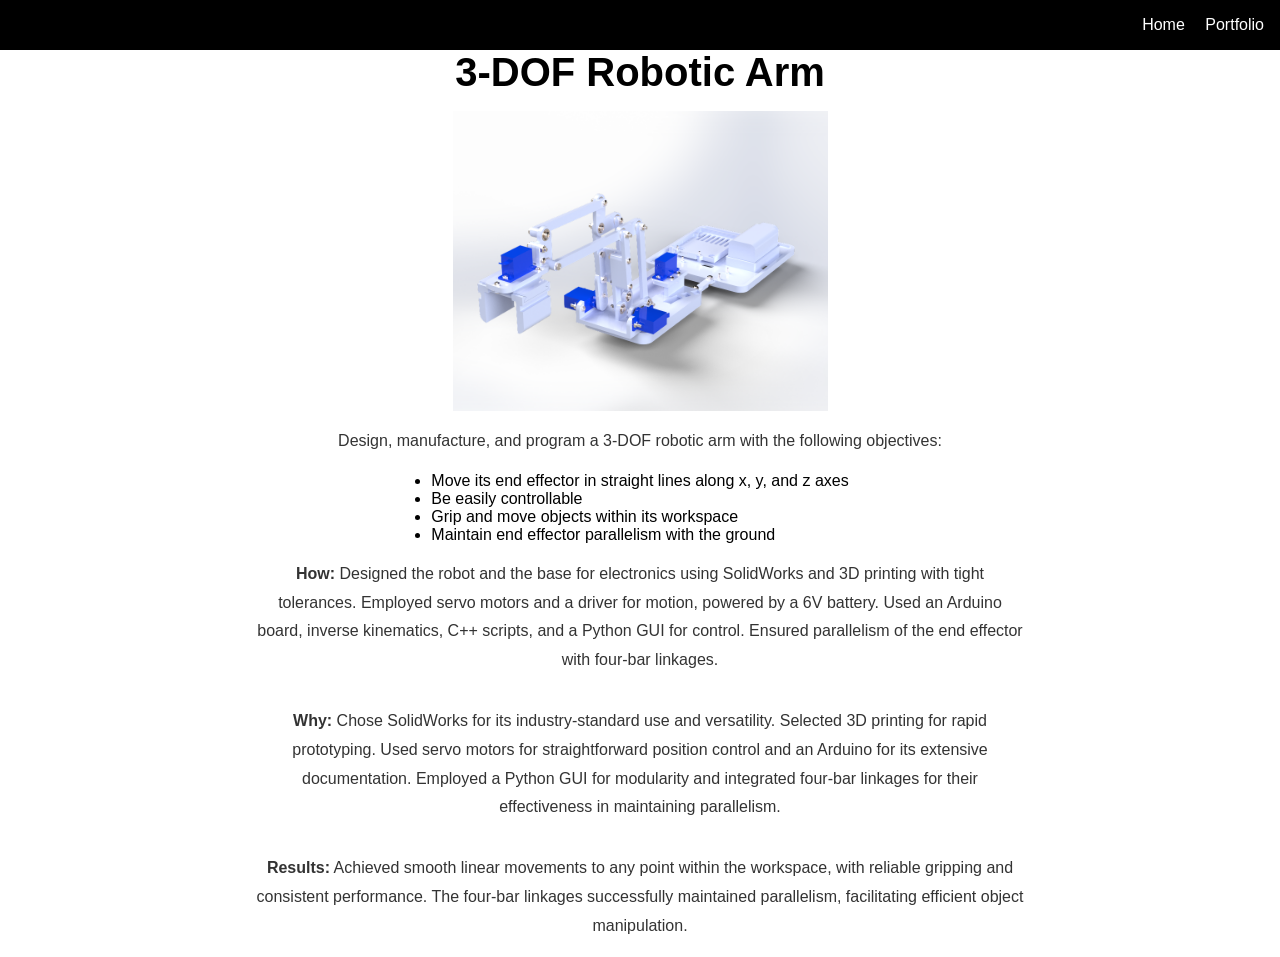
==== 3dof-robotic-arm.html @ 3f953fc6 "V1.3" ====
<!DOCTYPE html>
<html lang="en">
<head>
  <meta charset="UTF-8" />
  <meta name="viewport" content="width=device-width, initial-scale=1.0" />
  <title>3 DOF Robotic Arm</title>
  <style>
    * {
      margin: 0;
      padding: 0;
      box-sizing: border-box;
    }

    body {
      font-family: Arial, sans-serif;
      color: black;
    }

    /* Navbar */
    nav {
      background: black;
      padding: 1rem;
      text-align: right;
      position: sticky;
      top: 0;
      z-index: 1000;
    }

    nav a {
      color: white;
      text-decoration: none;
      margin-left: 1rem;
      font-size: 1rem;
    }

    /* section */
    section {
      display: flex;
      flex-direction: column;
      align-items: center;
      justify-content: center;
      background: white;
    }

    section h1 {
      font-size: 2.5rem;
      margin-bottom: 1rem;
    }

    section h2 {
      font-size: 1.2rem;
      margin-bottom: 1.5rem;
    }

    section img {
      height: 300px;
    }

    section p {
      text-align: center;
      font-family: 'Open Sans', sans-serif; /* Use Google Fonts or fallback */
      font-size: 1rem;
      line-height: 1.8; /* Increase spacing between lines */
      max-width: 800px; /* Constrain the paragraph width */
      margin: 1rem auto; /* Center-align horizontally */
      padding: 0 1rem; /* Add padding for smaller screens */
      color: #333; /* Darker text for better contrast */
    }

    section bp {
      display: block;
      text-align: left;
      font-family: 'Open Sans', sans-serif; /* Use Google Fonts or fallback */
      font-size: 1rem;
      line-height: 0; /* Increase spacing between lines */
      max-width: 800px; /* Constrain the paragraph width */
      margin: 1rem auto; /* Center-align horizontally */
      padding: 0 1rem; /* Add padding for smaller screens */
      color: #333; /* Darker text for better contrast */
    }

  </style>
</head>
<body>
  <!-- Navbar -->
  <nav>
    <a href="index.html#home">Home</a>
    <a href="index.html#portfolio">Portfolio</a>
  </nav>

  <!-- section -->
  <section id="3-dof-robotic-arm">
    <h1>3-DOF Robotic Arm</h1>
    <img src="assets/3dof-robotic-arm-3x2.png" alt="3-DOF Robotic Arm" />
    <p>Design, manufacture, and program a 3-DOF robotic arm with the following objectives:</p>
    <ul>
      <li>Move its end effector in straight lines along x, y, and z axes</li>
      <li>Be easily controllable</li>
      <li>Grip and move objects within its workspace</li>
      <li>Maintain end effector parallelism with the ground</li>
    </ul>
    <p><strong>How:</strong> Designed the robot and the base for electronics using SolidWorks and 3D printing with tight tolerances. Employed servo motors and a driver for motion, powered by a 6V battery. Used an Arduino board, inverse kinematics, C++ scripts, and a Python GUI for control. Ensured parallelism of the end effector with four-bar linkages.</p>
    <p><strong>Why:</strong> Chose SolidWorks for its industry-standard use and versatility. Selected 3D printing for rapid prototyping. Used servo motors for straightforward position control and an Arduino for its extensive documentation. Employed a Python GUI for modularity and integrated four-bar linkages for their effectiveness in maintaining parallelism.</p>
    <p><strong>Results:</strong> Achieved smooth linear movements to any point within the workspace, with reliable gripping and consistent performance. The four-bar linkages successfully maintained parallelism, facilitating efficient object manipulation.</p>
  </section>
</body>
</html>
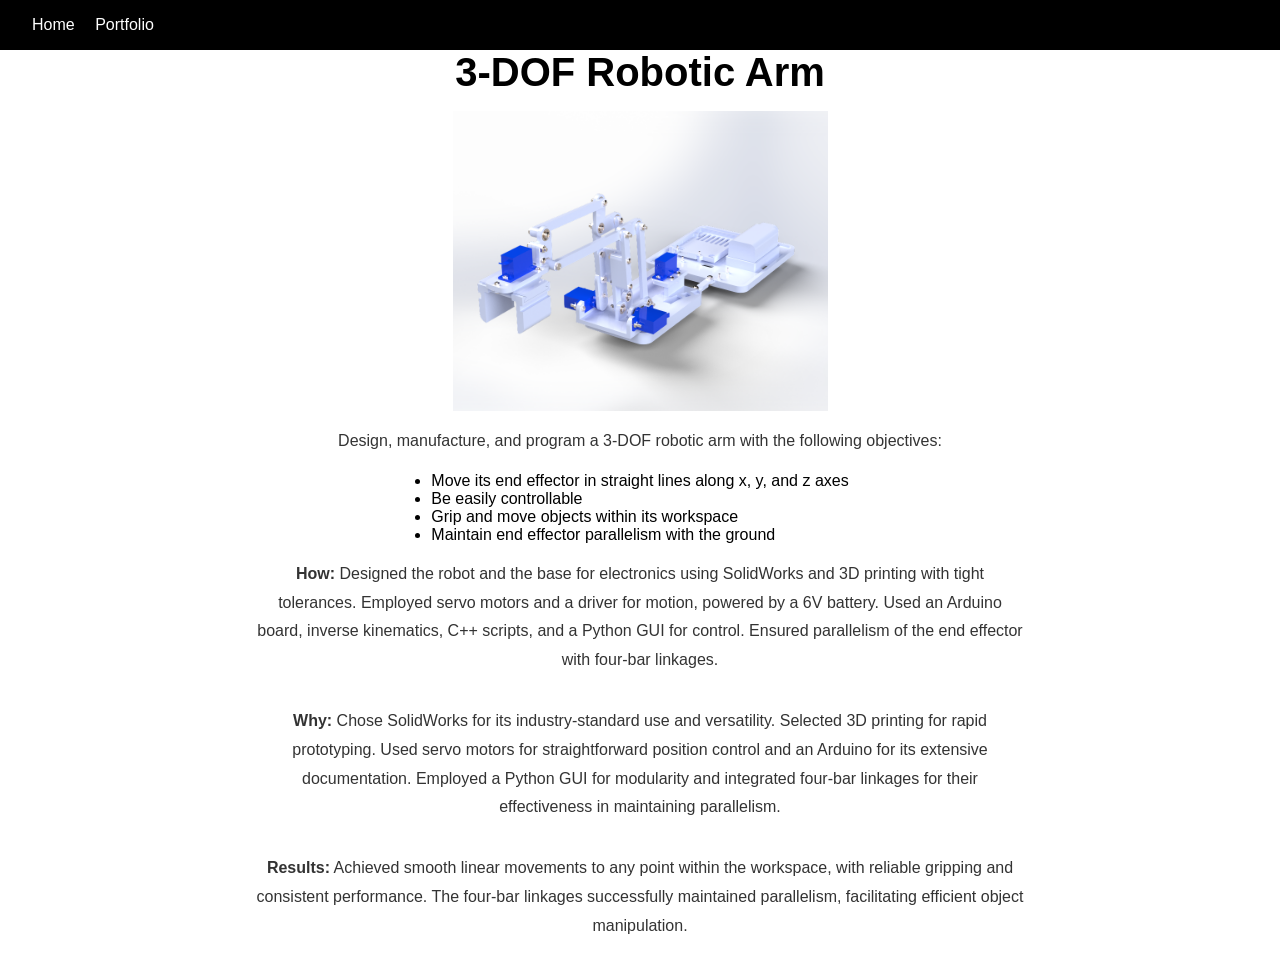
==== commit 7e239e27: "V.18" ====
--- a/3dof-robotic-arm.html
+++ b/3dof-robotic-arm.html
@@ -20,7 +20,7 @@
     nav {
       background: black;
       padding: 1rem;
-      text-align: right;
+      text-align: left;
       position: sticky;
       top: 0;
       z-index: 1000;
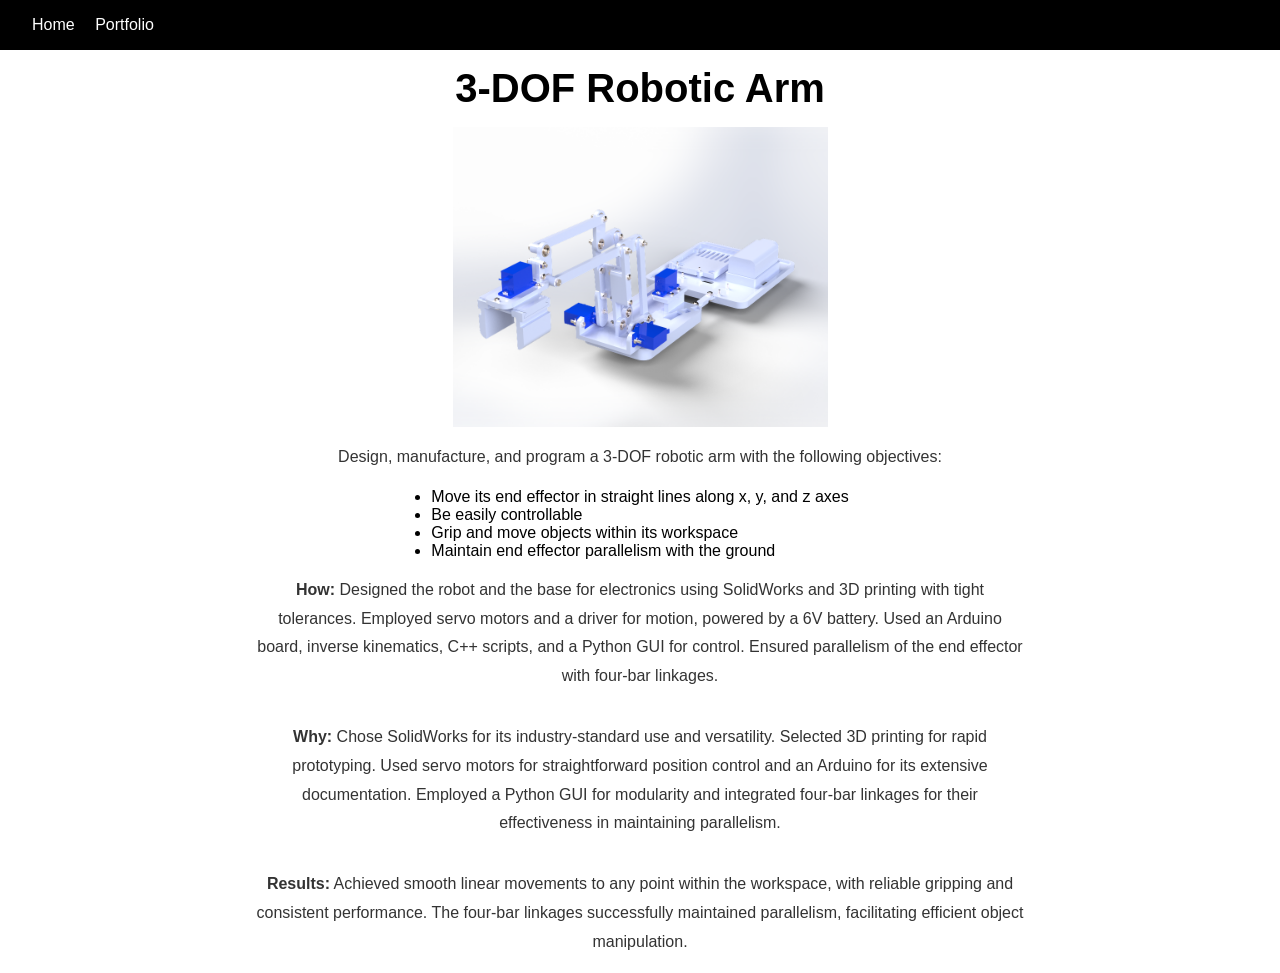
==== commit 1da93a4a: "Title margin" ====
--- a/3dof-robotic-arm.html
+++ b/3dof-robotic-arm.html
@@ -44,7 +44,7 @@
 
     section h1 {
       font-size: 2.5rem;
-      margin-bottom: 1rem;
+      margin: 1rem;
     }
 
     section h2 {
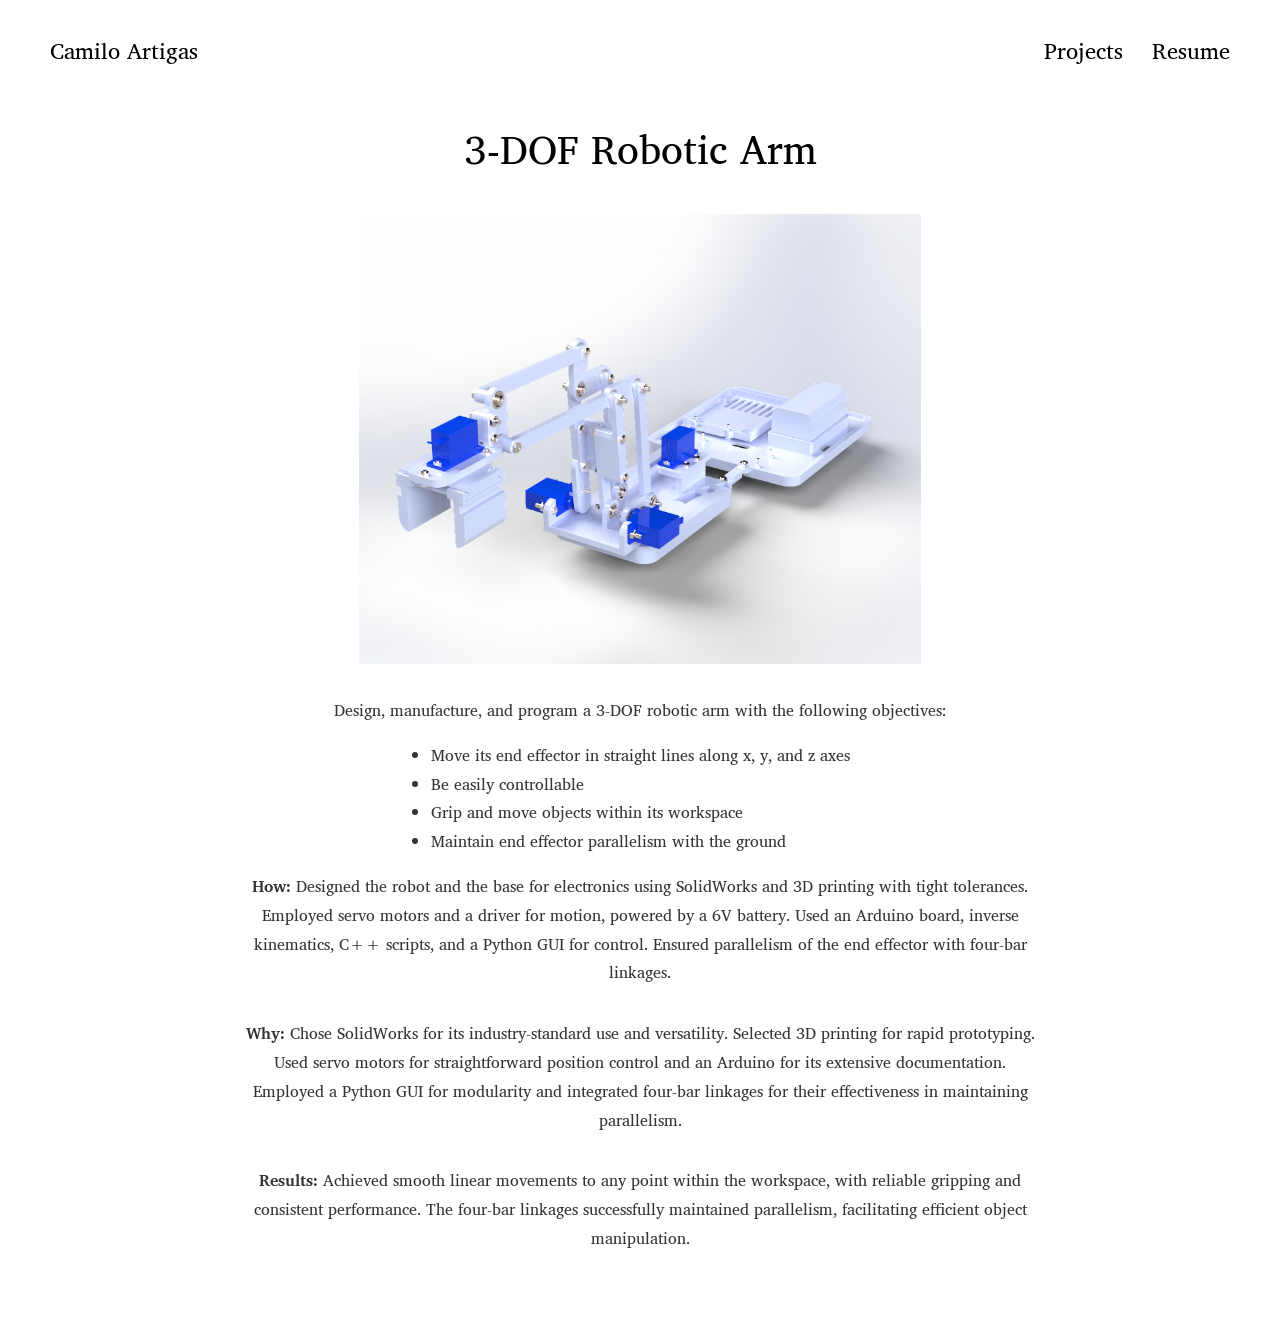
==== commit 62d0854b: "holy overhaul" ====
--- a/3dof-robotic-arm.html
+++ b/3dof-robotic-arm.html
@@ -4,92 +4,18 @@
   <meta charset="UTF-8" />
   <meta name="viewport" content="width=device-width, initial-scale=1.0" />
   <title>3 DOF Robotic Arm</title>
-  <style>
-    * {
-      margin: 0;
-      padding: 0;
-      box-sizing: border-box;
-    }
-
-    body {
-      font-family: Arial, sans-serif;
-      color: black;
-    }
-
-    /* Navbar */
-    nav {
-      background: black;
-      padding: 1rem;
-      text-align: left;
-      position: sticky;
-      top: 0;
-      z-index: 1000;
-    }
-
-    nav a {
-      color: white;
-      text-decoration: none;
-      margin-left: 1rem;
-      font-size: 1rem;
-    }
-
-    /* section */
-    section {
-      display: flex;
-      flex-direction: column;
-      align-items: center;
-      justify-content: center;
-      background: white;
-    }
-
-    section h1 {
-      font-size: 2.5rem;
-      margin: 1rem;
-    }
-
-    section h2 {
-      font-size: 1.2rem;
-      margin-bottom: 1.5rem;
-    }
-
-    section img {
-      height: 300px;
-    }
-
-    section p {
-      text-align: center;
-      font-family: 'Open Sans', sans-serif; /* Use Google Fonts or fallback */
-      font-size: 1rem;
-      line-height: 1.8; /* Increase spacing between lines */
-      max-width: 800px; /* Constrain the paragraph width */
-      margin: 1rem auto; /* Center-align horizontally */
-      padding: 0 1rem; /* Add padding for smaller screens */
-      color: #333; /* Darker text for better contrast */
-    }
-
-    section bp {
-      display: block;
-      text-align: left;
-      font-family: 'Open Sans', sans-serif; /* Use Google Fonts or fallback */
-      font-size: 1rem;
-      line-height: 0; /* Increase spacing between lines */
-      max-width: 800px; /* Constrain the paragraph width */
-      margin: 1rem auto; /* Center-align horizontally */
-      padding: 0 1rem; /* Add padding for smaller screens */
-      color: #333; /* Darker text for better contrast */
-    }
-
-  </style>
+  <link rel="stylesheet" href="style.css" />
 </head>
 <body>
-  <!-- Navbar -->
-  <nav>
-    <a href="index.html#home">Home</a>
-    <a href="index.html#portfolio">Portfolio</a>
-  </nav>
+  <header class="site-header">
+    <a href="index.html" class="site-name">Camilo Artigas</a>
+    <nav class="site-links">
+      <a href="index.html">Projects</a>
+      <a href="assets/Camilo_Artigas_Resume.pdf" target="_blank">Resume</a>
+    </nav>
+  </header>
 
-  <!-- section -->
-  <section id="3-dof-robotic-arm">
+  <section class="project" id="3-dof-robotic-arm">
     <h1>3-DOF Robotic Arm</h1>
     <img src="assets/3dof-robotic-arm-3x2.png" alt="3-DOF Robotic Arm" />
     <p>Design, manufacture, and program a 3-DOF robotic arm with the following objectives:</p>
--- a/style.css
+++ b/style.css
@@ -0,0 +1,256 @@
+/* Shared styles for every page */
+
+/* Charis SIL is built from Bitstream Charter, the resume's font; real Charter is used where installed */
+@import url("https://fonts.googleapis.com/css2?family=Charis+SIL:ital,wght@0,400;0,700;1,400&display=swap");
+
+:root {
+  --bg: white;
+  --surface: #ececec;     /* Light grey panels, like the intro */
+  --text: black;
+  --text-muted: #333;
+  --text-faint: #666;
+}
+
+* {
+  margin: 0;
+  padding: 0;
+  box-sizing: border-box;
+}
+
+body {
+  font-family: Charter, "Bitstream Charter", "Charis SIL", Georgia, serif;
+  color: var(--text);
+  background: var(--bg);
+}
+
+a {
+  color: inherit;
+  text-decoration: none;
+}
+
+/* Header: name on the left, links on the right */
+.site-header {
+  display: flex;
+  align-items: center;
+  justify-content: space-between;
+  max-width: 2000px;
+  height: 100px;
+  margin: 0 auto;
+  padding: 0 50px;
+}
+
+.site-name,
+.site-links a {
+  font-size: 1.4rem;
+}
+
+.site-links a {
+  margin-left: 1.5rem;
+}
+
+.site-links a:hover {
+  text-decoration: underline;
+}
+
+.site-footer {
+  max-width: 2000px;
+  margin: 0 auto 30px;
+  padding: 0 50px;
+  text-align: right;
+  font-size: 0.9rem;
+}
+
+/* ---------- Home page grid ---------- */
+
+.projects {
+  container-type: inline-size; /* Tiles size themselves with cqw units */
+  max-width: 2000px;
+  margin: 0 auto 50px;
+  padding: 0 50px;
+}
+
+/* Justified rows with no gaps: each tile grows in proportion to its image's
+   ratio (--r), so every tile in a row is the same height and the row fills
+   the full width. Both edges line up and nothing is cropped. */
+.row {
+  display: flex;
+}
+
+.tile {
+  flex: var(--r, 1) 1 0;
+  min-width: 0;
+  aspect-ratio: var(--r, 1);
+  position: relative;
+  overflow: hidden;
+  background: var(--bg);
+}
+
+.tile img {
+  width: 100%;
+  height: 100%;
+  object-fit: contain; /* Never crop */
+  display: block;
+}
+
+/* Intro: square photo on the left, text on the right */
+.intro-tile {
+  display: flex;
+  background: var(--surface);
+}
+
+.tile .intro-photo {
+  width: auto;
+  aspect-ratio: 1;
+  object-fit: cover;
+}
+
+.intro-text {
+  flex: 1;
+  display: flex;
+  flex-direction: column;
+  justify-content: center;
+  gap: 0.6cqw;
+  padding: 1.5cqw;
+  font-size: clamp(0.8rem, 1.35cqw, 1.5rem);
+  line-height: 1.3;
+}
+
+.intro-text h1 {
+  font-size: 1.4em;
+  font-weight: normal;
+}
+
+/* Hover caption: title above the line, description below */
+.caption {
+  position: absolute;
+  inset: 0;
+  display: flex;
+  flex-direction: column;
+  justify-content: center;
+  padding: 0 10%;
+  text-align: center;
+  background: rgba(255, 255, 255, 0.85);
+  opacity: 0;
+  transition: opacity 0.3s ease-in-out;
+}
+
+.caption h3 {
+  padding-bottom: 0.5rem;
+  border-bottom: 1px solid rgba(0, 0, 0, 0.5);
+  font-variant: small-caps;
+  font-weight: normal;
+  letter-spacing: 2px;
+  font-size: clamp(1.1rem, 1.6cqw, 1.8rem);
+}
+
+.caption p {
+  padding-top: 0.5rem;
+  font-style: italic;
+  font-size: clamp(0.9rem, 1.1cqw, 1.2rem);
+}
+
+.caption h3,
+.caption p {
+  transform: translateY(2rem);
+  transition: transform 0.4s cubic-bezier(0, 0, 0, 1);
+}
+
+.tile:hover .caption {
+  opacity: 1;
+}
+
+.tile:hover .caption h3,
+.tile:hover .caption p {
+  transform: none;
+}
+
+/* Small screens: one column, each tile at its own ratio, caption under the image */
+@media (max-width: 900px) {
+  .site-header,
+  .site-footer,
+  .projects {
+    padding: 0 16px;
+  }
+
+  .grid,
+  .row {
+    display: flex;
+    flex-direction: column;
+    gap: 2rem;
+  }
+
+  .tile {
+    flex: none;
+    aspect-ratio: auto;
+  }
+
+  .tile img {
+    height: auto;
+    aspect-ratio: var(--r, 1);
+  }
+
+  .tile .intro-photo {
+    width: 40%;
+  }
+
+  .intro-text {
+    gap: 0.5rem;
+    padding: 1rem;
+    font-size: 1rem;
+  }
+
+  .caption {
+    position: static;
+    opacity: 1;
+    padding: 0.75rem 0 0;
+    background: none;
+  }
+
+  .caption h3,
+  .caption p {
+    transform: none;
+  }
+}
+
+/* ---------- Project pages ---------- */
+
+.project {
+  display: flex;
+  flex-direction: column;
+  align-items: center;
+  padding: 0 16px 50px;
+}
+
+.project h1 {
+  font-size: 2.5rem;
+  font-weight: normal;
+  margin: 1rem;
+}
+
+.project h2 {
+  font-size: 1.1rem;
+  font-weight: normal;
+  font-style: italic;
+  color: var(--text-faint);
+  text-align: center;
+}
+
+.project img {
+  max-width: 100%;
+  max-height: 450px;
+  margin: 1rem 0;
+}
+
+.project p {
+  text-align: center;
+  font-size: 1rem;
+  line-height: 1.8;
+  max-width: 800px;
+  margin: 1rem auto;
+  color: var(--text-muted);
+}
+
+.project ul {
+  line-height: 1.8;
+  color: var(--text-muted);
+}
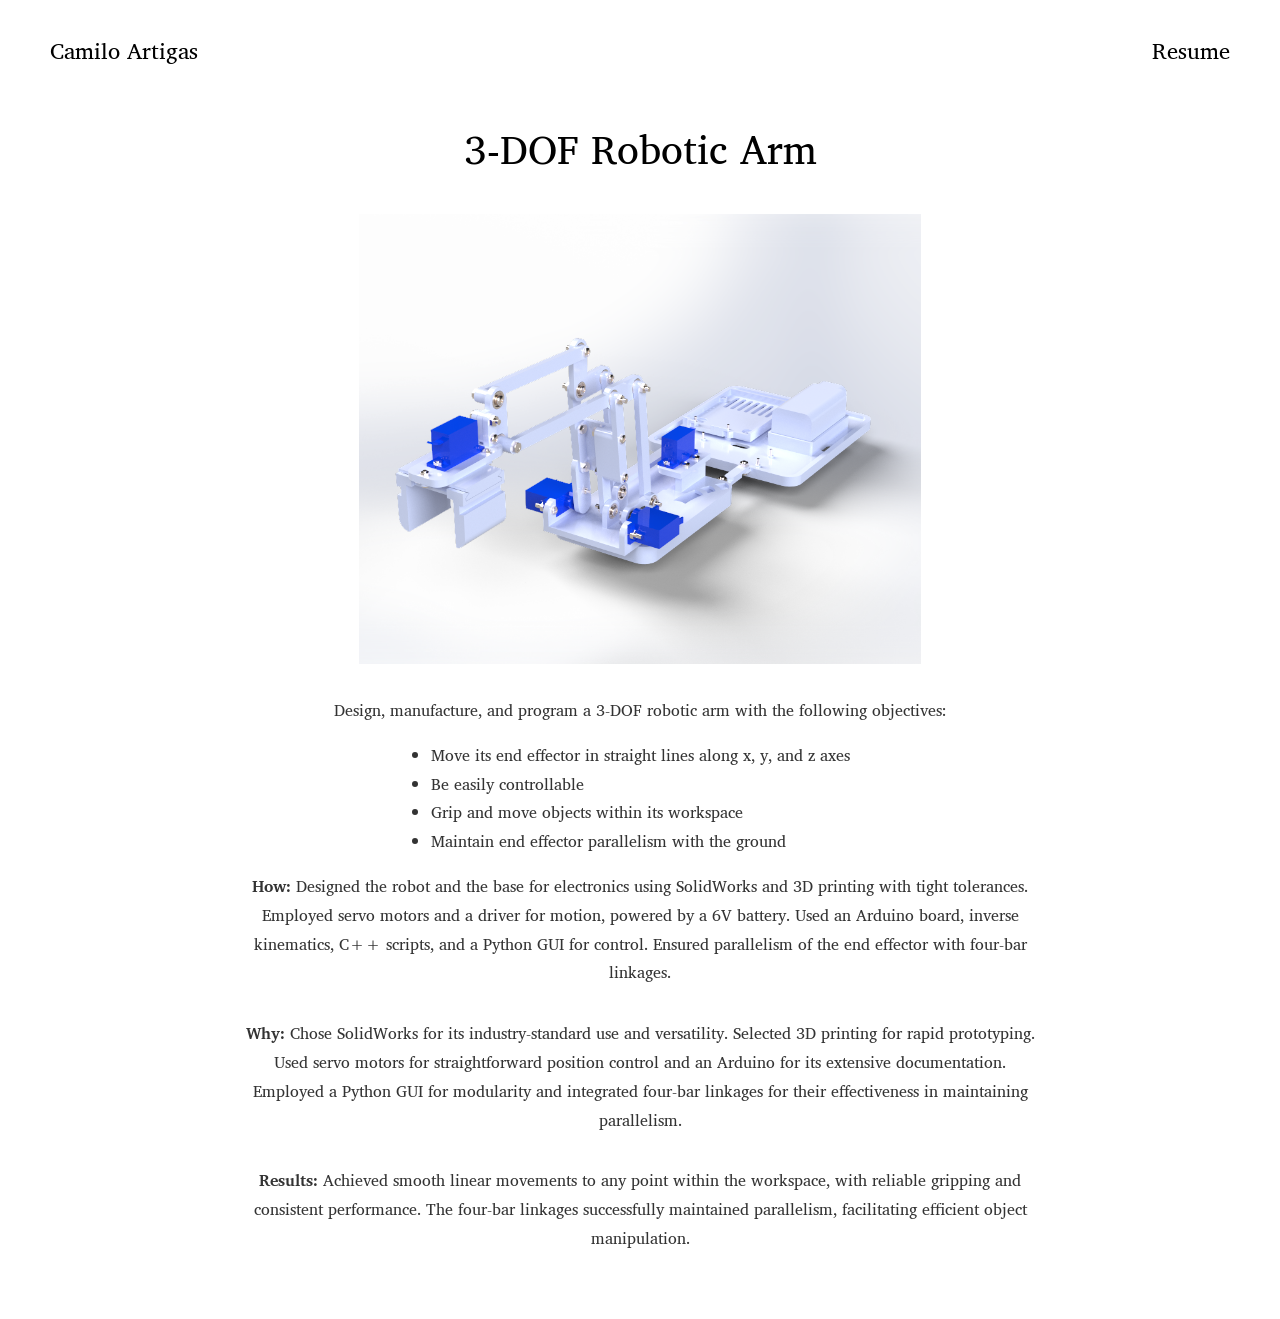
==== commit 109e1a59: "rahhh" ====
--- a/3dof-robotic-arm.html
+++ b/3dof-robotic-arm.html
@@ -10,7 +10,6 @@
   <header class="site-header">
     <a href="index.html" class="site-name">Camilo Artigas</a>
     <nav class="site-links">
-      <a href="index.html">Projects</a>
       <a href="assets/Camilo_Artigas_Resume.pdf" target="_blank">Resume</a>
     </nav>
   </header>
--- a/style.css
+++ b/style.css
@@ -9,12 +9,20 @@
   --text: black;
   --text-muted: #333;
   --text-faint: #666;
+  --divider: #1b1b1d;     /* Lines between projects */
+  --divider-width: 4px;
 }
 
 * {
   margin: 0;
   padding: 0;
   box-sizing: border-box;
+}
+
+html {
+  /* Stop phone browsers from enlarging text differently on text-heavy pages */
+  -webkit-text-size-adjust: 100%;
+  text-size-adjust: 100%;
 }
 
 body {
@@ -69,11 +77,20 @@
   padding: 0 50px;
 }
 
-/* Justified rows with no gaps: each tile grows in proportion to its image's
-   ratio (--r), so every tile in a row is the same height and the row fills
-   the full width. Both edges line up and nothing is cropped. */
+/* Justified rows: each tile grows in proportion to its image's ratio (--r),
+   so every tile in a row is the same height and the row fills the full
+   width. Both edges line up and nothing is cropped. The thin gaps show the
+   grid's dark background, drawing a line between projects. */
+.grid,
 .row {
   display: flex;
+  gap: var(--divider-width);
+  background: var(--divider);
+}
+
+.grid {
+  flex-direction: column;
+  border: var(--divider-width) solid var(--divider); /* Same line around the outside */
 }
 
 .tile {
@@ -109,15 +126,16 @@
   display: flex;
   flex-direction: column;
   justify-content: center;
-  gap: 0.6cqw;
-  padding: 1.5cqw;
-  font-size: clamp(0.8rem, 1.35cqw, 1.5rem);
-  line-height: 1.3;
+  gap: 1.4cqw;
+  padding: 2cqw 2.2cqw;
+  font-size: clamp(0.8rem, 1.3cqw, 1.5rem);
+  line-height: 1.55;
 }
 
 .intro-text h1 {
-  font-size: 1.4em;
-  font-weight: normal;
+  font-size: 1.5em;
+  font-weight: normal;
+  line-height: 1.2;
 }
 
 /* Hover caption: title above the line, description below */
@@ -177,6 +195,8 @@
     display: flex;
     flex-direction: column;
     gap: 2rem;
+    background: none; /* Stacked projects are separated by space instead */
+    border: none;
   }
 
   .tile {
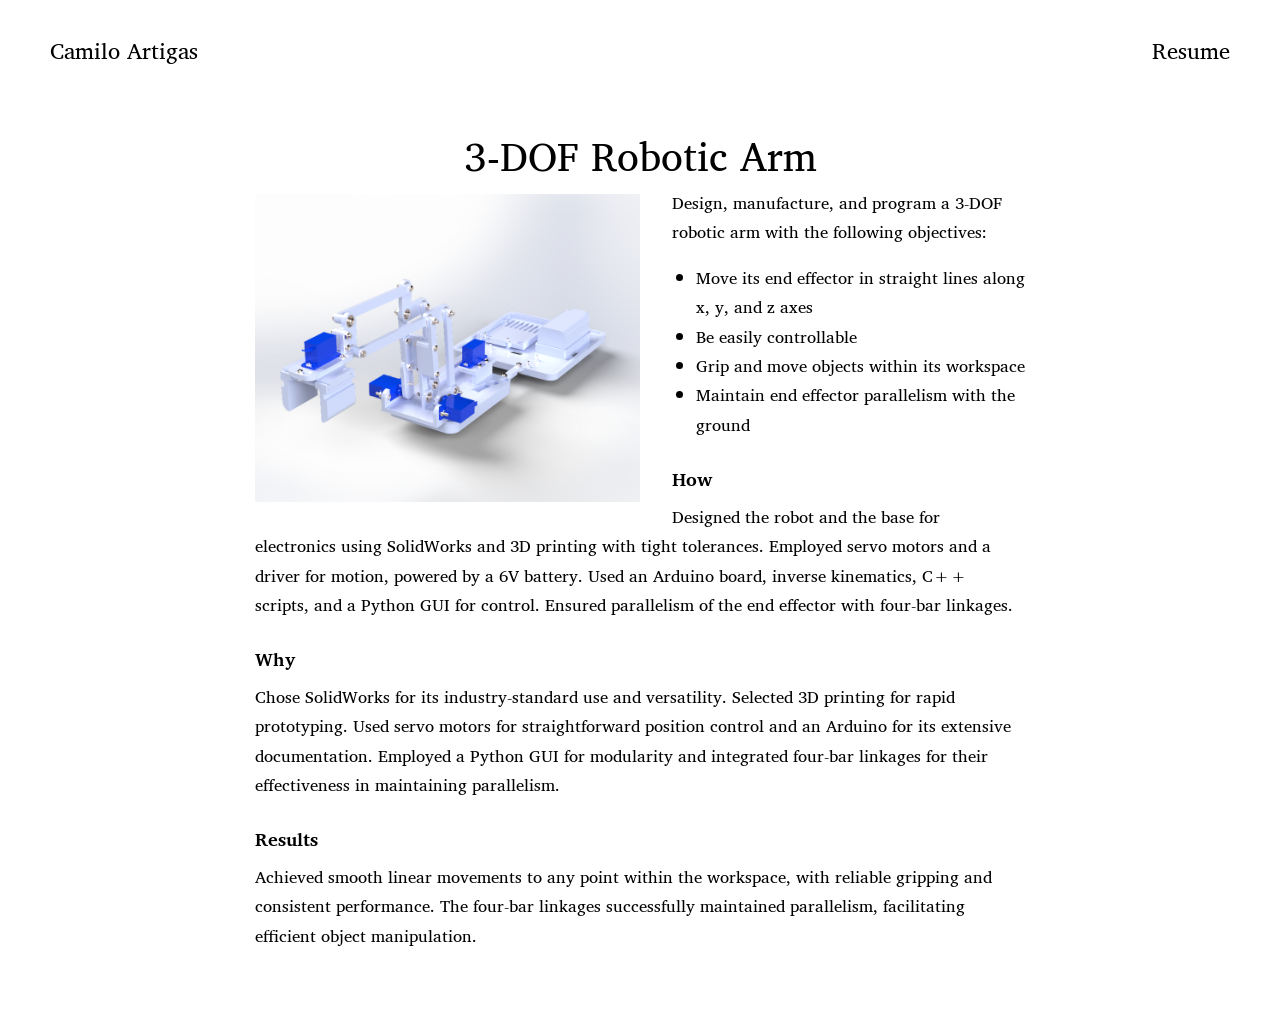
==== commit 39525e7f: "text formatting" ====
--- a/3dof-robotic-arm.html
+++ b/3dof-robotic-arm.html
@@ -14,9 +14,11 @@
     </nav>
   </header>
 
-  <section class="project" id="3-dof-robotic-arm">
+  <!-- To edit: copy blocks from project-template.html (subtitle, hero image, h3 sections, lists, galleries). -->
+  <article class="project">
     <h1>3-DOF Robotic Arm</h1>
-    <img src="assets/3dof-robotic-arm-3x2.png" alt="3-DOF Robotic Arm" />
+
+    <img class="hero" src="assets/3dof-robotic-arm-3x2.png" alt="3-DOF Robotic Arm" />
     <p>Design, manufacture, and program a 3-DOF robotic arm with the following objectives:</p>
     <ul>
       <li>Move its end effector in straight lines along x, y, and z axes</li>
@@ -24,9 +26,15 @@
       <li>Grip and move objects within its workspace</li>
       <li>Maintain end effector parallelism with the ground</li>
     </ul>
-    <p><strong>How:</strong> Designed the robot and the base for electronics using SolidWorks and 3D printing with tight tolerances. Employed servo motors and a driver for motion, powered by a 6V battery. Used an Arduino board, inverse kinematics, C++ scripts, and a Python GUI for control. Ensured parallelism of the end effector with four-bar linkages.</p>
-    <p><strong>Why:</strong> Chose SolidWorks for its industry-standard use and versatility. Selected 3D printing for rapid prototyping. Used servo motors for straightforward position control and an Arduino for its extensive documentation. Employed a Python GUI for modularity and integrated four-bar linkages for their effectiveness in maintaining parallelism.</p>
-    <p><strong>Results:</strong> Achieved smooth linear movements to any point within the workspace, with reliable gripping and consistent performance. The four-bar linkages successfully maintained parallelism, facilitating efficient object manipulation.</p>
-  </section>
+
+    <h3>How</h3>
+    <p>Designed the robot and the base for electronics using SolidWorks and 3D printing with tight tolerances. Employed servo motors and a driver for motion, powered by a 6V battery. Used an Arduino board, inverse kinematics, C++ scripts, and a Python GUI for control. Ensured parallelism of the end effector with four-bar linkages.</p>
+
+    <h3>Why</h3>
+    <p>Chose SolidWorks for its industry-standard use and versatility. Selected 3D printing for rapid prototyping. Used servo motors for straightforward position control and an Arduino for its extensive documentation. Employed a Python GUI for modularity and integrated four-bar linkages for their effectiveness in maintaining parallelism.</p>
+
+    <h3>Results</h3>
+    <p>Achieved smooth linear movements to any point within the workspace, with reliable gripping and consistent performance. The four-bar linkages successfully maintained parallelism, facilitating efficient object manipulation.</p>
+  </article>
 </body>
 </html>
--- a/style.css
+++ b/style.css
@@ -155,10 +155,10 @@
 .caption h3 {
   padding-bottom: 0.5rem;
   border-bottom: 1px solid rgba(0, 0, 0, 0.5);
-  font-variant: small-caps;
+  text-transform: uppercase; /* Real capitals; faked small caps looked like a different font */
   font-weight: normal;
   letter-spacing: 2px;
-  font-size: clamp(1.1rem, 1.6cqw, 1.8rem);
+  font-size: clamp(0.95rem, 1.3cqw, 1.5rem);
 }
 
 .caption p {
@@ -232,45 +232,93 @@
   }
 }
 
-/* ---------- Project pages ---------- */
+/* ---------- Project pages ----------
+   One readable column like an article. See project-template.html for the
+   building blocks: subtitle, hero image, section headings, lists, galleries. */
 
 .project {
-  display: flex;
-  flex-direction: column;
-  align-items: center;
-  padding: 0 16px 50px;
-}
-
+  max-width: 850px;
+  margin: 0 auto;
+  padding: 1rem 40px 60px;
+  font-size: 1.05rem;
+  line-height: 1.75;
+}
+
+.project::after {
+  content: "";
+  display: block;
+  clear: both; /* Keep the page tall enough for a floated hero image */
+}
+
+/* Centered title, with a big grey subtitle under it */
 .project h1 {
+  text-align: center;
   font-size: 2.5rem;
   font-weight: normal;
-  margin: 1rem;
-}
-
-.project h2 {
-  font-size: 1.1rem;
-  font-weight: normal;
-  font-style: italic;
-  color: var(--text-faint);
+  line-height: 1.2;
+  margin: 1rem 0 0.5rem;
+}
+
+/* Grey line under the title, e.g. "2025 | In Progress" */
+.project .project-sub {
   text-align: center;
-}
-
-.project img {
+  font-size: 1.5rem;
+  color: #aaa;
+  margin-bottom: 1.5rem;
+}
+
+/* Big image on the left; every paragraph, heading and list after it wraps
+   around it, then flows full width underneath */
+.project .hero {
+  float: left;
+  max-width: 50%;
+  max-height: 500px;
+  margin: 0.4rem 2rem 1rem 0;
+}
+
+.project h3 {
+  margin: 1.5rem 0 0.4rem;
+  font-size: 1.15rem;
+  font-weight: bold;
+}
+
+.project p,
+.project ul {
+  margin-bottom: 1rem;
+}
+
+.project ul {
+  display: flow-root; /* Keeps bullets clear of the hero image instead of overlapping it */
+  padding-left: 1.5rem;
+}
+
+.project a {
+  color: #08c;
+}
+/* Centered row of images; extra images wrap onto new lines */
+.gallery {
+  clear: both;
+  display: flex;
+  flex-wrap: wrap;
+  justify-content: center;
+  gap: 1rem;
+  margin: 1.5rem 0;
+}
+
+.gallery img {
   max-width: 100%;
-  max-height: 450px;
-  margin: 1rem 0;
-}
-
-.project p {
-  text-align: center;
-  font-size: 1rem;
-  line-height: 1.8;
-  max-width: 800px;
-  margin: 1rem auto;
-  color: var(--text-muted);
-}
-
-.project ul {
-  line-height: 1.8;
-  color: var(--text-muted);
-}
+  max-height: 400px;
+}
+
+@media (max-width: 600px) {
+  .project {
+    padding: 1rem 16px 40px;
+  }
+
+  .project .hero {
+    float: none;
+    display: block;
+    max-width: 100%;
+    margin: 0 auto 1rem;
+  }
+}
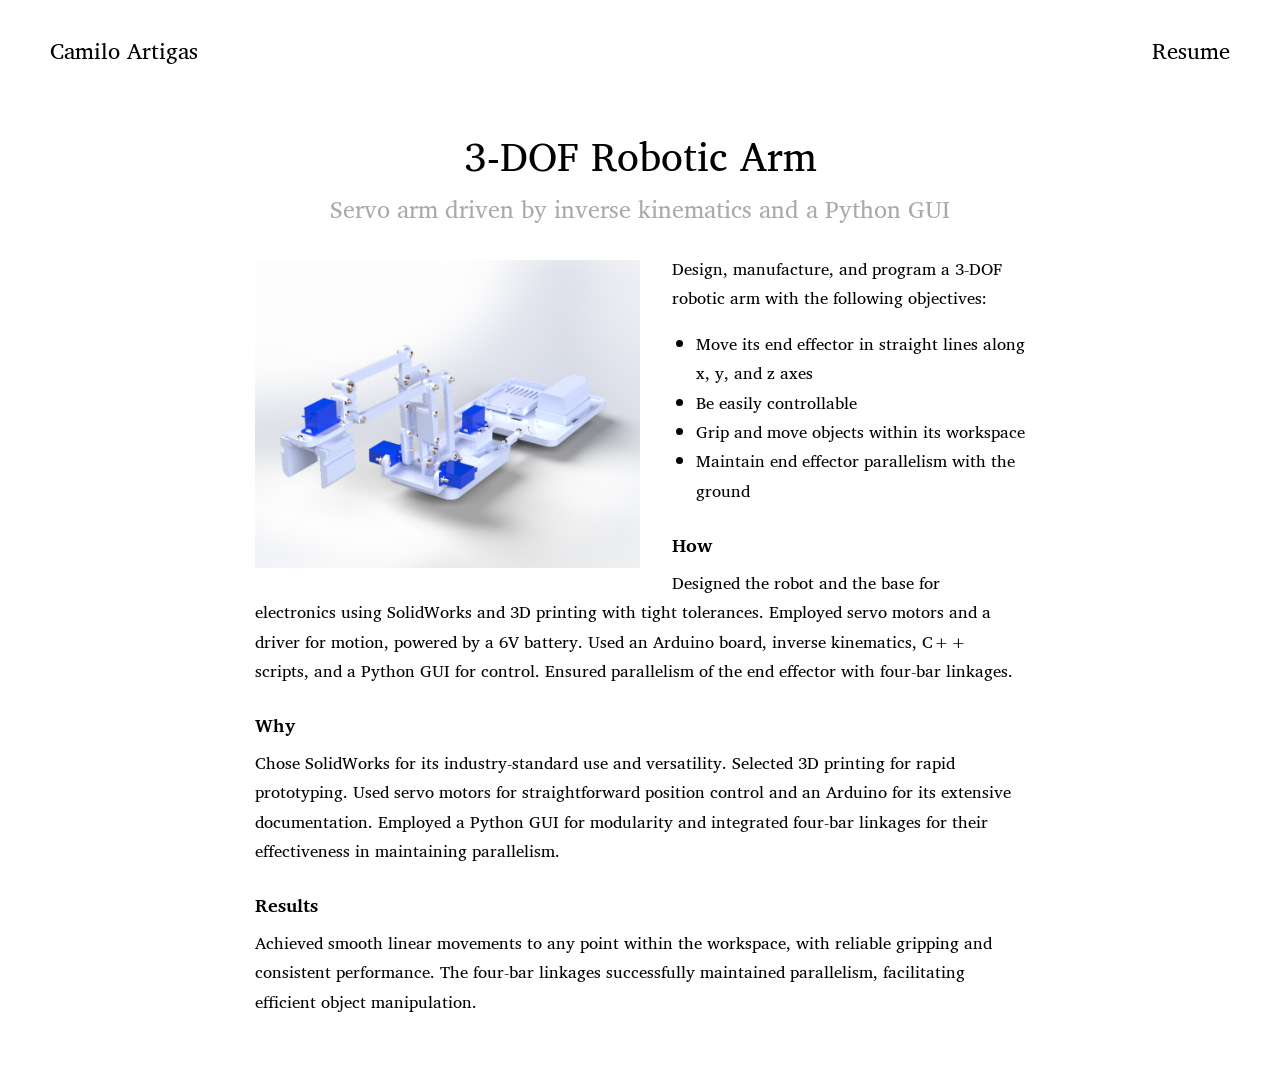
==== commit acd3130a: "rahhh" ====
--- a/3dof-robotic-arm.html
+++ b/3dof-robotic-arm.html
@@ -17,6 +17,7 @@
   <!-- To edit: copy blocks from project-template.html (subtitle, hero image, h3 sections, lists, galleries). -->
   <article class="project">
     <h1>3-DOF Robotic Arm</h1>
+    <p class="project-sub">Servo arm driven by inverse kinematics and a Python GUI</p>
 
     <img class="hero" src="assets/3dof-robotic-arm-3x2.png" alt="3-DOF Robotic Arm" />
     <p>Design, manufacture, and program a 3-DOF robotic arm with the following objectives:</p>
